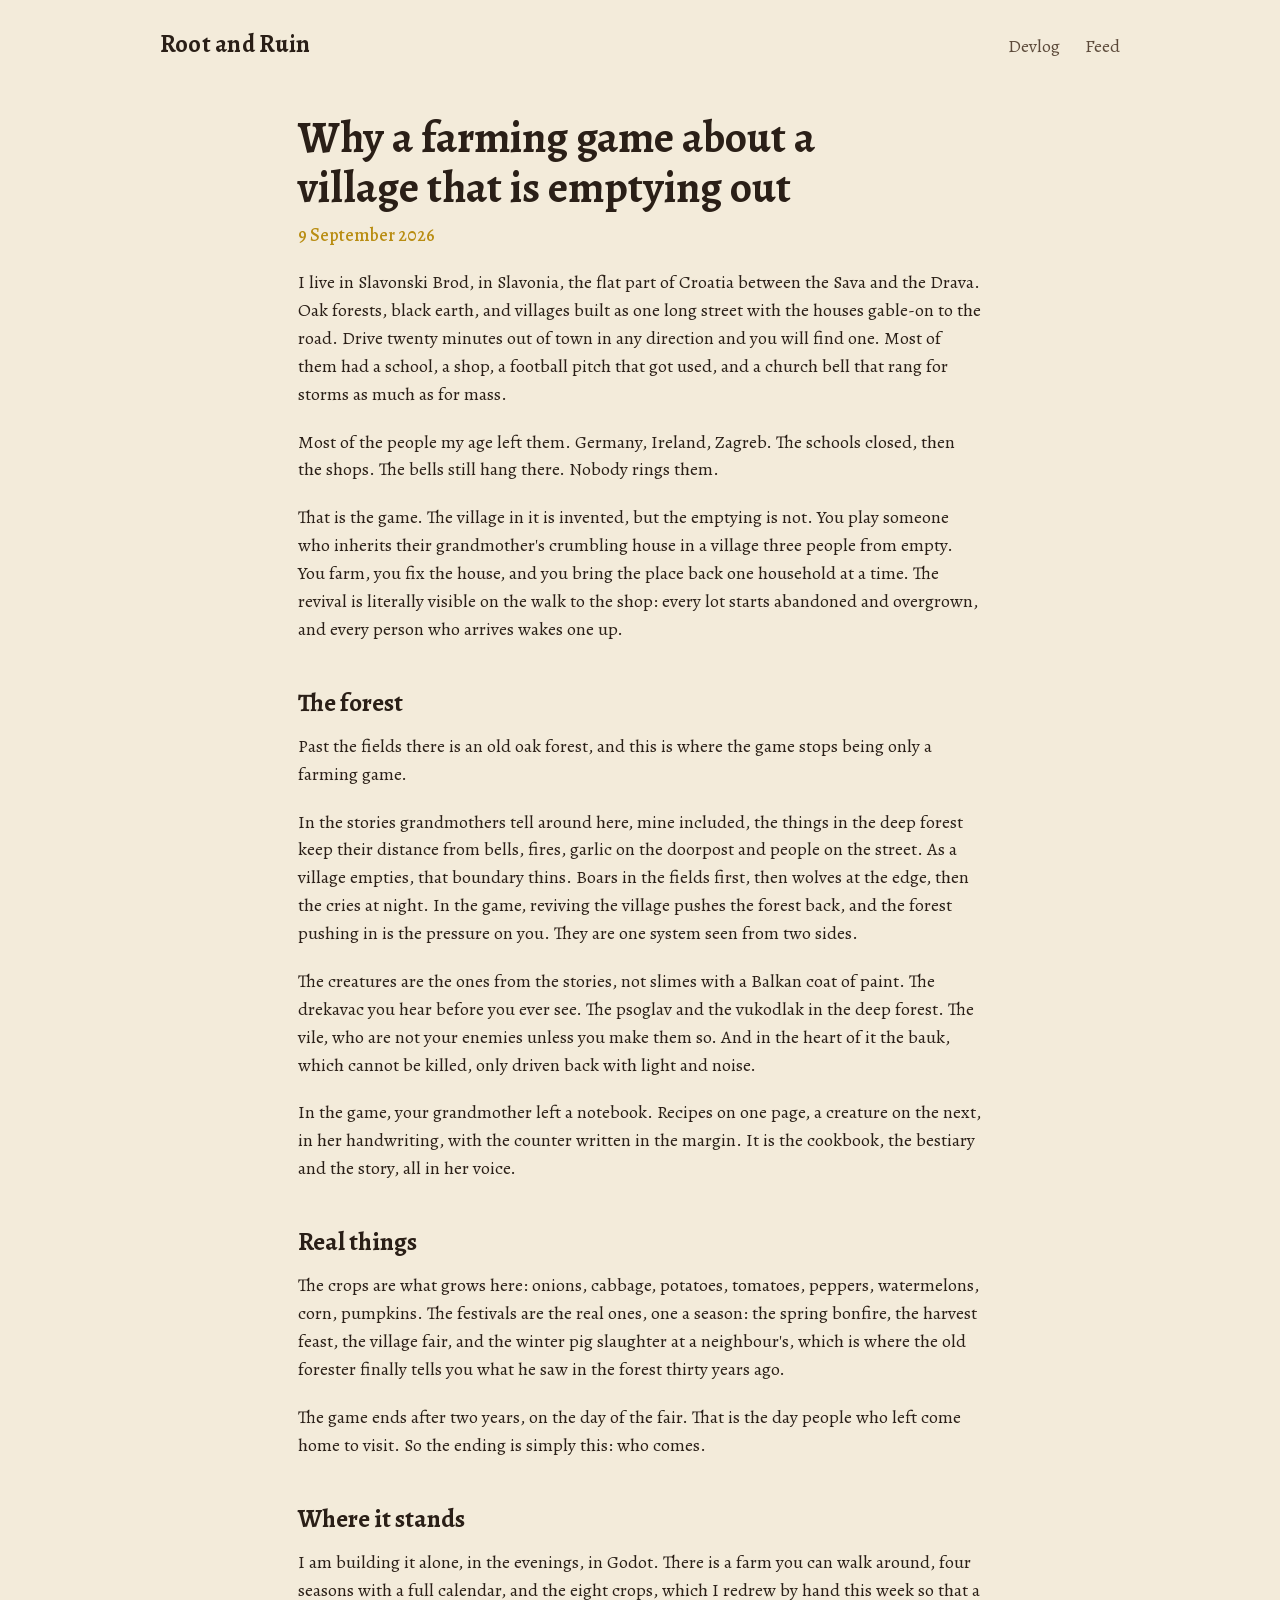
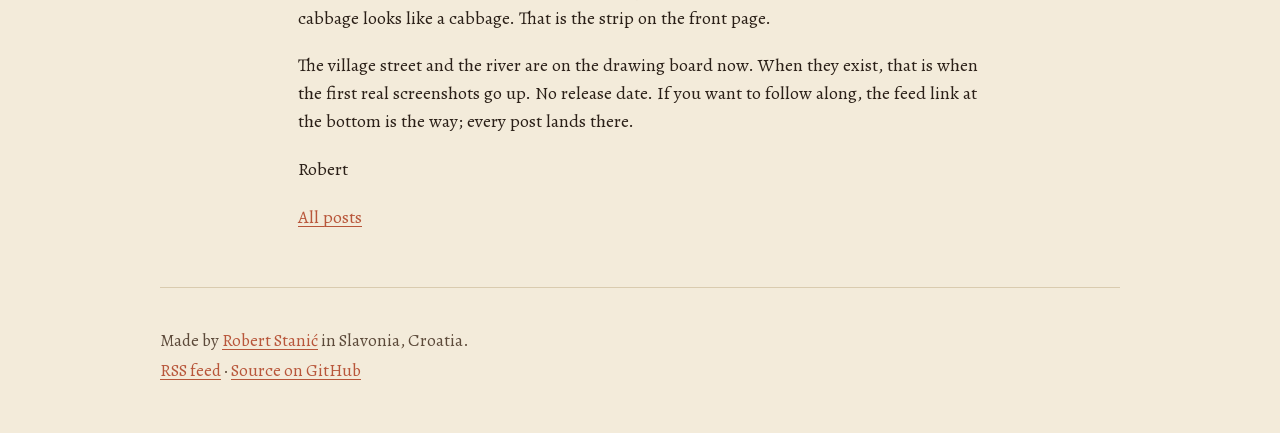
==== devlog/why-this-game/index.html @ b6b10d2e "Build the devlog site with the first post" ====
<!DOCTYPE html>
<html lang="en">
<head>
<meta charset="utf-8">
<meta name="viewport" content="width=device-width, initial-scale=1">
<title>Why a farming game about a village that is emptying out · Root and Ruin</title>
<meta name="description" content="Where the idea comes from, what the game is, and where it stands.">
<link rel="canonical" href="https://rootandruin.net/devlog/why-this-game/">
<meta property="og:type" content="article">
<meta property="og:url" content="https://rootandruin.net/devlog/why-this-game/">
<meta property="og:title" content="Why a farming game about a village that is emptying out · Root and Ruin">
<meta property="og:description" content="Where the idea comes from, what the game is, and where it stands.">
<meta property="og:image" content="https://rootandruin.net/assets/img/og-image.png">
<meta name="twitter:card" content="summary_large_image">
<meta name="theme-color" content="#f3ebda">
<link rel="icon" href="../../favicon-32.png" sizes="32x32">
<link rel="icon" href="../../favicon-16.png" sizes="16x16">
<link rel="apple-touch-icon" href="../../assets/apple-touch-icon.png">
<link rel="alternate" type="application/rss+xml" title="Root and Ruin devlog" href="https://rootandruin.net/feed.xml">
<link rel="stylesheet" href="../../assets/css/style.css">
</head>
<body>
<a class="skip" href="#main">Skip to content</a>
<header class="top">
  <a class="home" href="../../">Root and Ruin</a>
  <nav><a href="../../#devlog">Devlog</a><a href="../../feed.xml">Feed</a></nav>
</header>
<main id="main">
<article class="post">
  <header>
    <h1>Why a farming game about a village that is emptying out</h1>
    <p class="meta"><time datetime="2026-09-09">9 September 2026</time></p>
  </header>
<p>I live in Slavonski Brod, in Slavonia, the flat part of Croatia between the Sava and the Drava. Oak forests, black earth, and villages built as one long street with the houses gable-on to the road. Drive twenty minutes out of town in any direction and you will find one. Most of them had a school, a shop, a football pitch that got used, and a church bell that rang for storms as much as for mass.</p>
<p>Most of the people my age left them. Germany, Ireland, Zagreb. The schools closed, then the shops. The bells still hang there. Nobody rings them.</p>
<p>That is the game. The village in it is invented, but the emptying is not. You play someone who inherits their grandmother's crumbling house in a village three people from empty. You farm, you fix the house, and you bring the place back one household at a time. The revival is literally visible on the walk to the shop: every lot starts abandoned and overgrown, and every person who arrives wakes one up.</p>
<h2>The forest</h2>
<p>Past the fields there is an old oak forest, and this is where the game stops being only a farming game.</p>
<p>In the stories grandmothers tell around here, mine included, the things in the deep forest keep their distance from bells, fires, garlic on the doorpost and people on the street. As a village empties, that boundary thins. Boars in the fields first, then wolves at the edge, then the cries at night. In the game, reviving the village pushes the forest back, and the forest pushing in is the pressure on you. They are one system seen from two sides.</p>
<p>The creatures are the ones from the stories, not slimes with a Balkan coat of paint. The drekavac you hear before you ever see. The psoglav and the vukodlak in the deep forest. The vile, who are not your enemies unless you make them so. And in the heart of it the bauk, which cannot be killed, only driven back with light and noise.</p>
<p>In the game, your grandmother left a notebook. Recipes on one page, a creature on the next, in her handwriting, with the counter written in the margin. It is the cookbook, the bestiary and the story, all in her voice.</p>
<h2>Real things</h2>
<p>The crops are what grows here: onions, cabbage, potatoes, tomatoes, peppers, watermelons, corn, pumpkins. The festivals are the real ones, one a season: the spring bonfire, the harvest feast, the village fair, and the winter pig slaughter at a neighbour's, which is where the old forester finally tells you what he saw in the forest thirty years ago.</p>
<p>The game ends after two years, on the day of the fair. That is the day people who left come home to visit. So the ending is simply this: who comes.</p>
<h2>Where it stands</h2>
<p>I am building it alone, in the evenings, in Godot. There is a farm you can walk around, four seasons with a full calendar, and the eight crops, which I redrew by hand this week so that a cabbage looks like a cabbage. That is the strip on the front page.</p>
<p>The village street and the river are on the drawing board now. When they exist, that is when the first real screenshots go up. No release date. If you want to follow along, the feed link at the bottom is the way; every post lands there.</p>
<p>Robert</p>
  <p class="back"><a href="../../#devlog">All posts</a></p>
</article>
</main>
<footer class="foot">
  <p>Made by <a href="https://robertstanic.com">Robert Stanić</a> in Slavonia, Croatia.</p>
  <p><a href="../../feed.xml">RSS feed</a> · <a href="https://github.com/Rostanic20/FarmGame">Source on GitHub</a></p>
</footer>
</body>
</html>
---- assets/css/style.css ----
@font-face {
  font-family: "Alegreya";
  font-style: normal;
  font-weight: 400 700;
  font-display: swap;
  src: url("../fonts/alegreya-latin.woff2") format("woff2");
  unicode-range: U+0000-00FF, U+0131, U+0152-0153, U+02BB-02BC, U+02C6, U+02DA, U+02DC, U+0304, U+0308, U+0329, U+2000-206F, U+20AC, U+2122, U+2191, U+2193, U+2212, U+2215, U+FEFF, U+FFFD;
}
@font-face {
  font-family: "Alegreya";
  font-style: normal;
  font-weight: 400 700;
  font-display: swap;
  src: url("../fonts/alegreya-latin-ext.woff2") format("woff2");
  unicode-range: U+0100-02BA, U+02BD-02C5, U+02C7-02CC, U+02CE-02D7, U+02DD-02FF, U+0304, U+0308, U+0329, U+1D00-1DBF, U+1E00-1E9F, U+1EF2-1EFF, U+2020, U+20A0-20AB, U+20AD-20C0, U+2113, U+2C60-2C7F, U+A720-A7FF;
}
@font-face {
  font-family: "Alegreya";
  font-style: italic;
  font-weight: 400;
  font-display: swap;
  src: url("../fonts/alegreya-italic-latin.woff2") format("woff2");
  unicode-range: U+0000-00FF, U+0131, U+0152-0153, U+02BB-02BC, U+02C6, U+02DA, U+02DC, U+0304, U+0308, U+0329, U+2000-206F, U+20AC, U+2122, U+2191, U+2193, U+2212, U+2215, U+FEFF, U+FFFD;
}
@font-face {
  font-family: "Alegreya";
  font-style: italic;
  font-weight: 400;
  font-display: swap;
  src: url("../fonts/alegreya-italic-latin-ext.woff2") format("woff2");
  unicode-range: U+0100-02BA, U+02BD-02C5, U+02C7-02CC, U+02CE-02D7, U+02DD-02FF, U+0304, U+0308, U+0329, U+1D00-1DBF, U+1E00-1E9F, U+1EF2-1EFF, U+2020, U+20A0-20AB, U+20AD-20C0, U+2113, U+2C60-2C7F, U+A720-A7FF;
}

:root {
  --vapno: #f3ebda;
  --vapno-deep: #e9dfc8;
  --sjena: #d9cbaf;
  --crnica: #2a1f17;
  --zemlja: #5c4a3a;
  --crijep: #b8563a;
  --crijep-deep: #944130;
  --zlatovez: #b98d12;
  --livada: #4f8a34;
  --measure: 38rem;
  --scene: 960px;
}

* { box-sizing: border-box; }

html {
  background: var(--vapno);
  color: var(--crnica);
  font-family: "Alegreya", Georgia, "Times New Roman", serif;
  font-size: 112.5%;
  line-height: 1.55;
  -webkit-text-size-adjust: 100%;
}

body {
  margin: 0;
  min-height: 100vh;
  display: flex;
  flex-direction: column;
  padding: 0 1.25rem;
}

a {
  color: var(--crijep);
  text-decoration: underline;
  text-decoration-thickness: 1px;
  text-underline-offset: 0.16em;
}
a:hover { color: var(--crijep-deep); }
a:focus-visible {
  outline: 3px solid var(--zlatovez);
  outline-offset: 3px;
  border-radius: 2px;
}

.skip {
  position: absolute;
  left: -100vw;
  top: 0.5rem;
  background: var(--crnica);
  color: var(--vapno);
  padding: 0.4rem 0.8rem;
}
.skip:focus { left: 1rem; }

.top {
  width: 100%;
  max-width: var(--scene);
  margin: 0 auto;
  padding: 1.4rem 0 1.2rem;
  display: flex;
  align-items: baseline;
  justify-content: space-between;
  gap: 1rem;
}
.home {
  color: var(--crnica);
  text-decoration: none;
  font-weight: 700;
  font-size: 1.35rem;
  letter-spacing: 0.01em;
}
.home:hover { color: var(--crijep-deep); }
.top nav { display: flex; gap: 1.4rem; }
.top nav a { color: var(--zemlja); text-decoration: none; }
.top nav a:hover { color: var(--crijep-deep); text-decoration: underline; }

main { flex: 1; width: 100%; }

.hero {
  width: 100%;
  max-width: var(--scene);
  margin: 0 auto;
}
.scene {
  display: block;
  width: 100%;
  height: auto;
  image-rendering: pixelated;
  image-rendering: crisp-edges;
  border-radius: 6px;
  border: 1px solid var(--sjena);
  box-shadow: 0 1px 0 var(--vapno-deep);
}
.hero h1 {
  max-width: var(--measure);
  margin: 2.2rem auto 0.9rem;
  font-size: clamp(1.8rem, 1.2rem + 2.2vw, 2.5rem);
  font-weight: 700;
  line-height: 1.15;
  text-wrap: balance;
}
.crops {
  display: block;
  width: 320px;
  max-width: 100%;
  height: auto;
  margin: 0.4rem auto 0;
  image-rendering: pixelated;
  image-rendering: crisp-edges;
}
.hero .crops { max-width: var(--measure); margin-left: auto; margin-right: auto; }

.pitch, .devlog, .post {
  max-width: var(--measure);
  margin: 0 auto;
}
.pitch { padding-top: 1.4rem; }
.pitch p { margin: 0 0 1rem; font-size: 1.1rem; }
.status {
  margin-top: 1.6rem !important;
  padding-left: 1rem;
  border-left: 3px solid var(--zlatovez);
  color: var(--zemlja);
  font-style: italic;
}

.devlog { padding: 3rem 0 2rem; }
h2 {
  font-size: 1.55rem;
  font-weight: 700;
  margin: 0 0 1rem;
}
.posts {
  list-style: none;
  padding: 0;
  margin: 0;
}
.posts li {
  display: grid;
  grid-template-columns: 9.5rem 1fr;
  gap: 0.4rem 1.2rem;
  padding: 1rem 0;
  border-top: 1px solid var(--sjena);
}
.posts li:last-child { border-bottom: 1px solid var(--sjena); }
.posts time {
  color: var(--zlatovez);
  font-weight: 500;
  font-variant-numeric: lining-nums;
  padding-top: 0.15rem;
}
.posts a {
  color: var(--crnica);
  font-size: 1.2rem;
  font-weight: 700;
  text-decoration: none;
}
.posts a:hover { color: var(--crijep-deep); text-decoration: underline; }
.posts p { margin: 0.2rem 0 0; color: var(--zemlja); }

.post { padding: 1.6rem 0 2rem; }
.post header h1 {
  font-size: clamp(1.8rem, 1.2rem + 2.2vw, 2.4rem);
  line-height: 1.15;
  margin: 0 0 0.5rem;
  text-wrap: balance;
}
.meta { margin: 0 0 2rem; color: var(--zlatovez); font-weight: 500; }
.post h2 {
  font-size: 1.4rem;
  margin: 2.2rem 0 0.6rem;
}
.post h3 { font-size: 1.15rem; margin: 1.8rem 0 0.4rem; }
.post p { margin: 0 0 1.1rem; }
.post ul { padding-left: 1.3rem; margin: 0 0 1.1rem; }
.post li { margin-bottom: 0.3rem; }
.post blockquote {
  margin: 1.4rem 0;
  padding-left: 1rem;
  border-left: 3px solid var(--zlatovez);
  color: var(--zemlja);
  font-style: italic;
}
.post code {
  font-family: ui-monospace, Menlo, Consolas, monospace;
  font-size: 0.85em;
  background: var(--vapno-deep);
  padding: 0.1em 0.35em;
  border-radius: 3px;
}
.post figure { margin: 1.6rem 0; }
.post figure img {
  display: block;
  width: 100%;
  height: auto;
  image-rendering: pixelated;
  image-rendering: crisp-edges;
  border-radius: 6px;
  border: 1px solid var(--sjena);
}
.post figcaption {
  margin-top: 0.5rem;
  color: var(--zemlja);
  font-size: 0.95rem;
  font-style: italic;
}
.back { margin-top: 2.5rem; }

.foot {
  width: 100%;
  max-width: var(--scene);
  margin: 0 auto;
  padding: 2rem 0 2.5rem;
  border-top: 1px solid var(--sjena);
  color: var(--zemlja);
  font-size: 0.95rem;
}
.foot p { margin: 0.2rem 0; }

@media (max-width: 40rem) {
  html { font-size: 106%; }
  .posts li { grid-template-columns: 1fr; gap: 0.1rem; }
  .top { flex-wrap: wrap; }
}

@media (prefers-reduced-motion: no-preference) {
  .scene { animation: settle 0.9s ease-out both; }
  @keyframes settle {
    from { opacity: 0; transform: translateY(6px); }
    to { opacity: 1; transform: none; }
  }
}
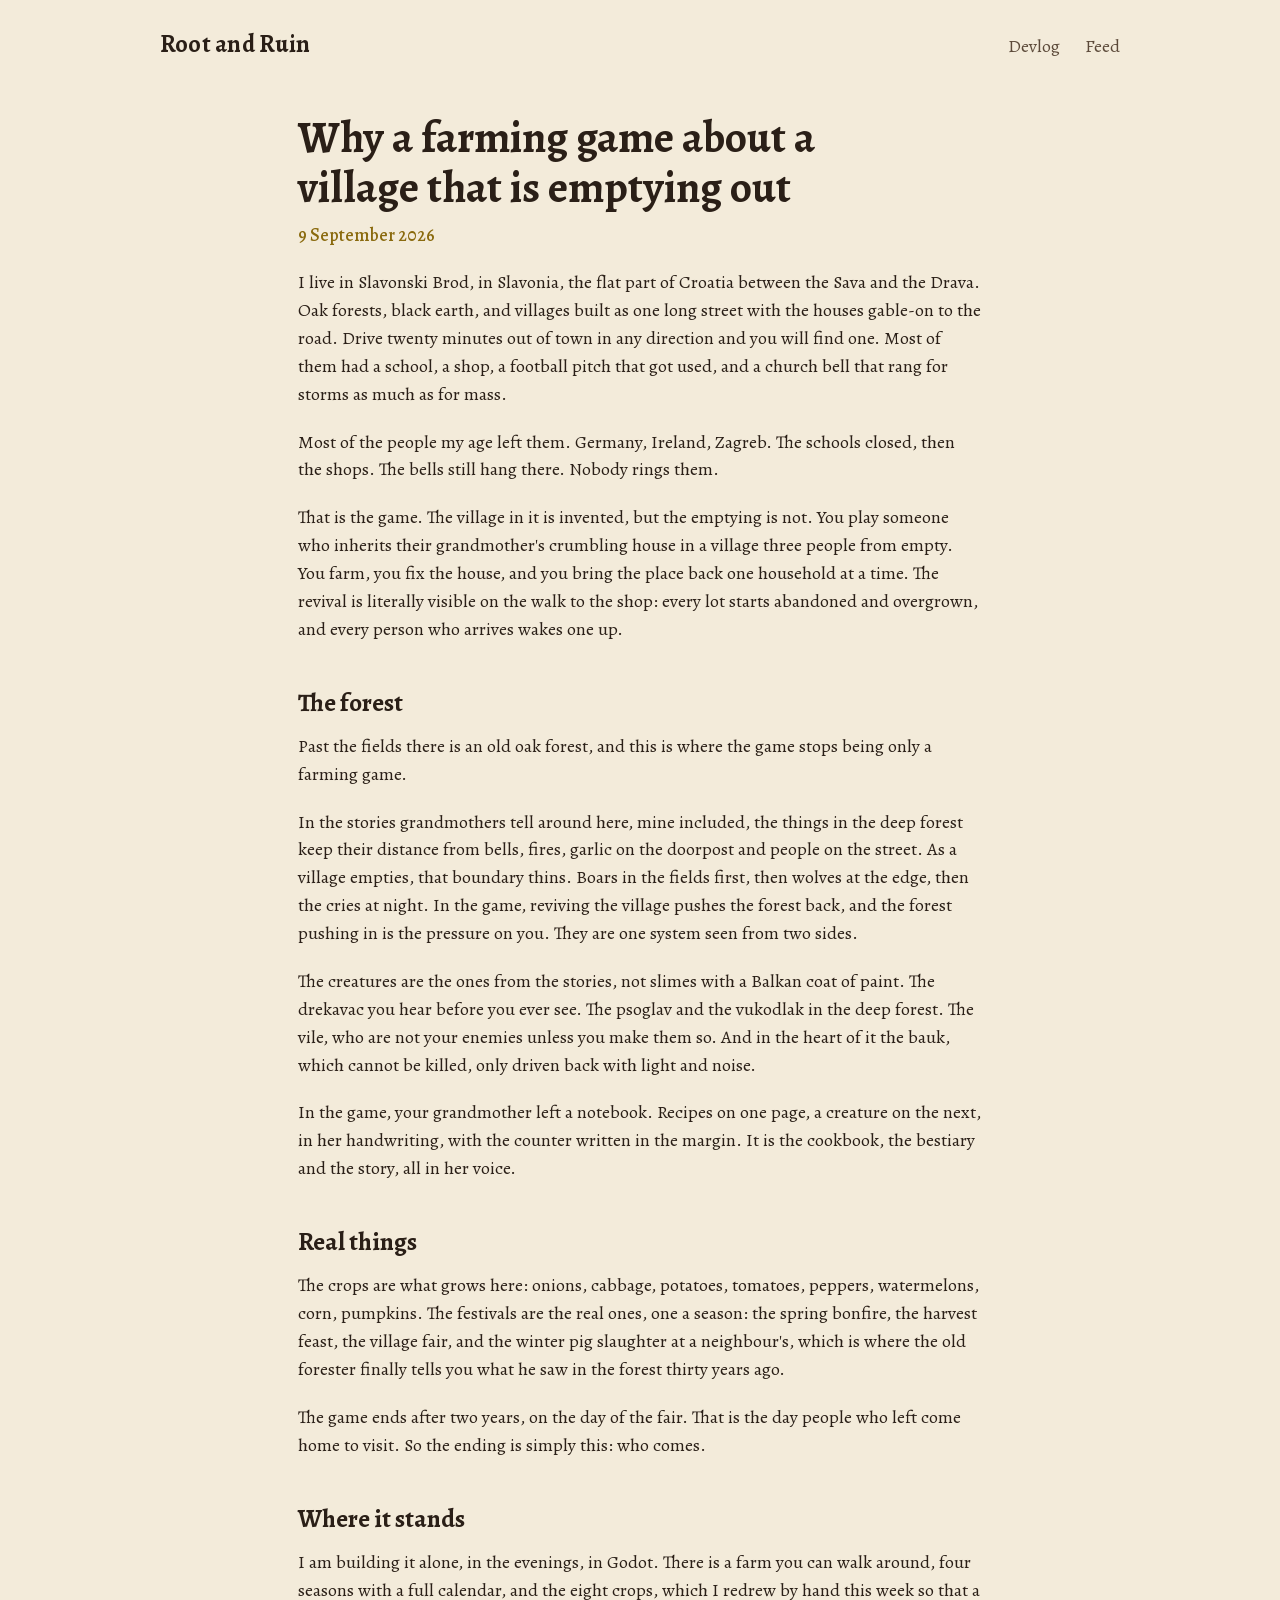
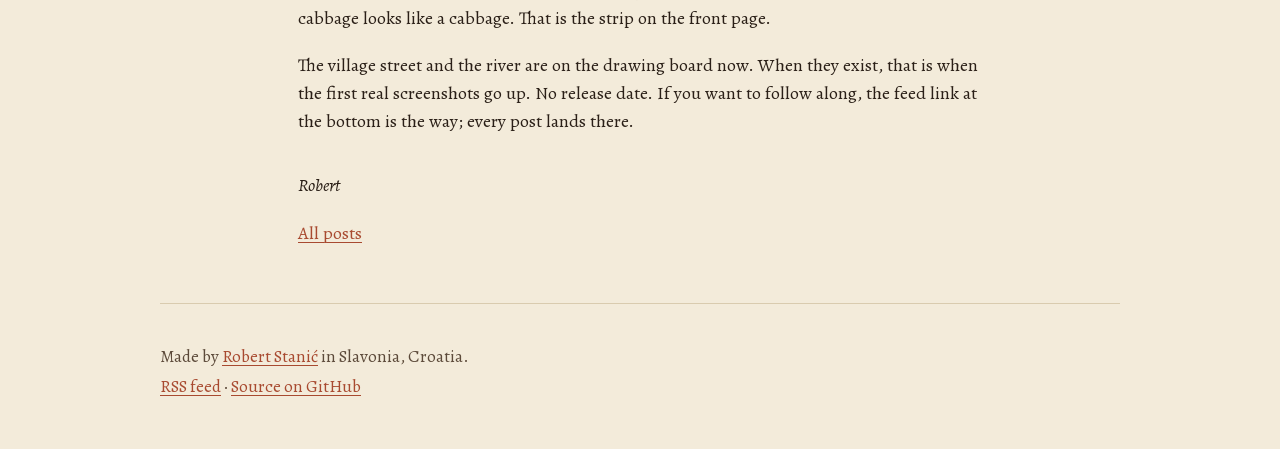
==== commit 89bf53bd: "Fix contrast, add a 404 page and post metadata" ====
--- a/devlog/why-this-game/index.html
+++ b/devlog/why-this-game/index.html
@@ -5,7 +5,34 @@
 <meta name="viewport" content="width=device-width, initial-scale=1">
 <title>Why a farming game about a village that is emptying out · Root and Ruin</title>
 <meta name="description" content="Where the idea comes from, what the game is, and where it stands.">
+<meta name="author" content="Robert Stanić">
 <link rel="canonical" href="https://rootandruin.net/devlog/why-this-game/">
+<script type="application/ld+json">
+{
+  "@context": "https://schema.org",
+  "@type": "BlogPosting",
+  "headline": "Why a farming game about a village that is emptying out",
+  "description": "Where the idea comes from, what the game is, and where it stands.",
+  "datePublished": "2026-09-09",
+  "author": {
+    "@type": "Person",
+    "name": "Robert Stani\u0107",
+    "url": "https://robertstanic.com"
+  },
+  "publisher": {
+    "@type": "Person",
+    "name": "Robert Stani\u0107",
+    "url": "https://robertstanic.com"
+  },
+  "mainEntityOfPage": "https://rootandruin.net/devlog/why-this-game/",
+  "image": "https://rootandruin.net/assets/img/og-image.png",
+  "isPartOf": {
+    "@type": "Blog",
+    "name": "Root and Ruin devlog",
+    "url": "https://rootandruin.net/"
+  }
+}
+</script>
 <meta property="og:type" content="article">
 <meta property="og:url" content="https://rootandruin.net/devlog/why-this-game/">
 <meta property="og:title" content="Why a farming game about a village that is emptying out · Root and Ruin">
@@ -45,7 +72,8 @@
 <h2>Where it stands</h2>
 <p>I am building it alone, in the evenings, in Godot. There is a farm you can walk around, four seasons with a full calendar, and the eight crops, which I redrew by hand this week so that a cabbage looks like a cabbage. That is the strip on the front page.</p>
 <p>The village street and the river are on the drawing board now. When they exist, that is when the first real screenshots go up. No release date. If you want to follow along, the feed link at the bottom is the way; every post lands there.</p>
-<p>Robert</p>
+<p class="sig">Robert</p>
+
   <p class="back"><a href="../../#devlog">All posts</a></p>
 </article>
 </main>
--- a/assets/css/style.css
+++ b/assets/css/style.css
@@ -29,6 +29,14 @@
   font-display: swap;
   src: url("../fonts/alegreya-italic-latin-ext.woff2") format("woff2");
   unicode-range: U+0100-02BA, U+02BD-02C5, U+02C7-02CC, U+02CE-02D7, U+02DD-02FF, U+0304, U+0308, U+0329, U+1D00-1DBF, U+1E00-1E9F, U+1EF2-1EFF, U+2020, U+20A0-20AB, U+20AD-20C0, U+2113, U+2C60-2C7F, U+A720-A7FF;
+}
+
+@font-face {
+  font-family: "Alegreya Fallback";
+  src: local("Georgia");
+  size-adjust: 94%;
+  ascent-override: 100%;
+  descent-override: 28%;
 }
 
 :root {
@@ -37,9 +45,9 @@
   --sjena: #d9cbaf;
   --crnica: #2a1f17;
   --zemlja: #5c4a3a;
-  --crijep: #b8563a;
-  --crijep-deep: #944130;
-  --zlatovez: #b98d12;
+  --crijep: #a84a30;
+  --crijep-deep: #86392a;
+  --zlatovez: #8a6a0e;
   --livada: #4f8a34;
   --measure: 38rem;
   --scene: 960px;
@@ -50,7 +58,7 @@
 html {
   background: var(--vapno);
   color: var(--crnica);
-  font-family: "Alegreya", Georgia, "Times New Roman", serif;
+  font-family: "Alegreya", "Alegreya Fallback", Georgia, serif;
   font-size: 112.5%;
   line-height: 1.55;
   -webkit-text-size-adjust: 100%;
@@ -151,8 +159,8 @@
 }
 .pitch { padding-top: 1.4rem; }
 .pitch p { margin: 0 0 1rem; font-size: 1.1rem; }
-.status {
-  margin-top: 1.6rem !important;
+.pitch p.status {
+  margin-top: 1.6rem;
   padding-left: 1rem;
   border-left: 3px solid var(--zlatovez);
   color: var(--zemlja);
@@ -165,6 +173,7 @@
   font-weight: 700;
   margin: 0 0 1rem;
 }
+.follow { margin: -0.4rem 0 1.2rem; color: var(--zemlja); }
 .posts {
   list-style: none;
   padding: 0;
@@ -239,7 +248,18 @@
   font-size: 0.95rem;
   font-style: italic;
 }
-.back { margin-top: 2.5rem; }
+.post p.sig { margin-top: 2rem; font-style: italic; }
+.neighbours {
+  display: flex;
+  justify-content: space-between;
+  gap: 1rem;
+  margin-top: 2.5rem;
+  padding-top: 1rem;
+  border-top: 1px solid var(--sjena);
+}
+.neighbours a { max-width: 48%; }
+.back { margin-top: 1.5rem; }
+.lost { padding: 3rem 0; max-width: var(--measure); margin: 0 auto; }
 
 .foot {
   width: 100%;
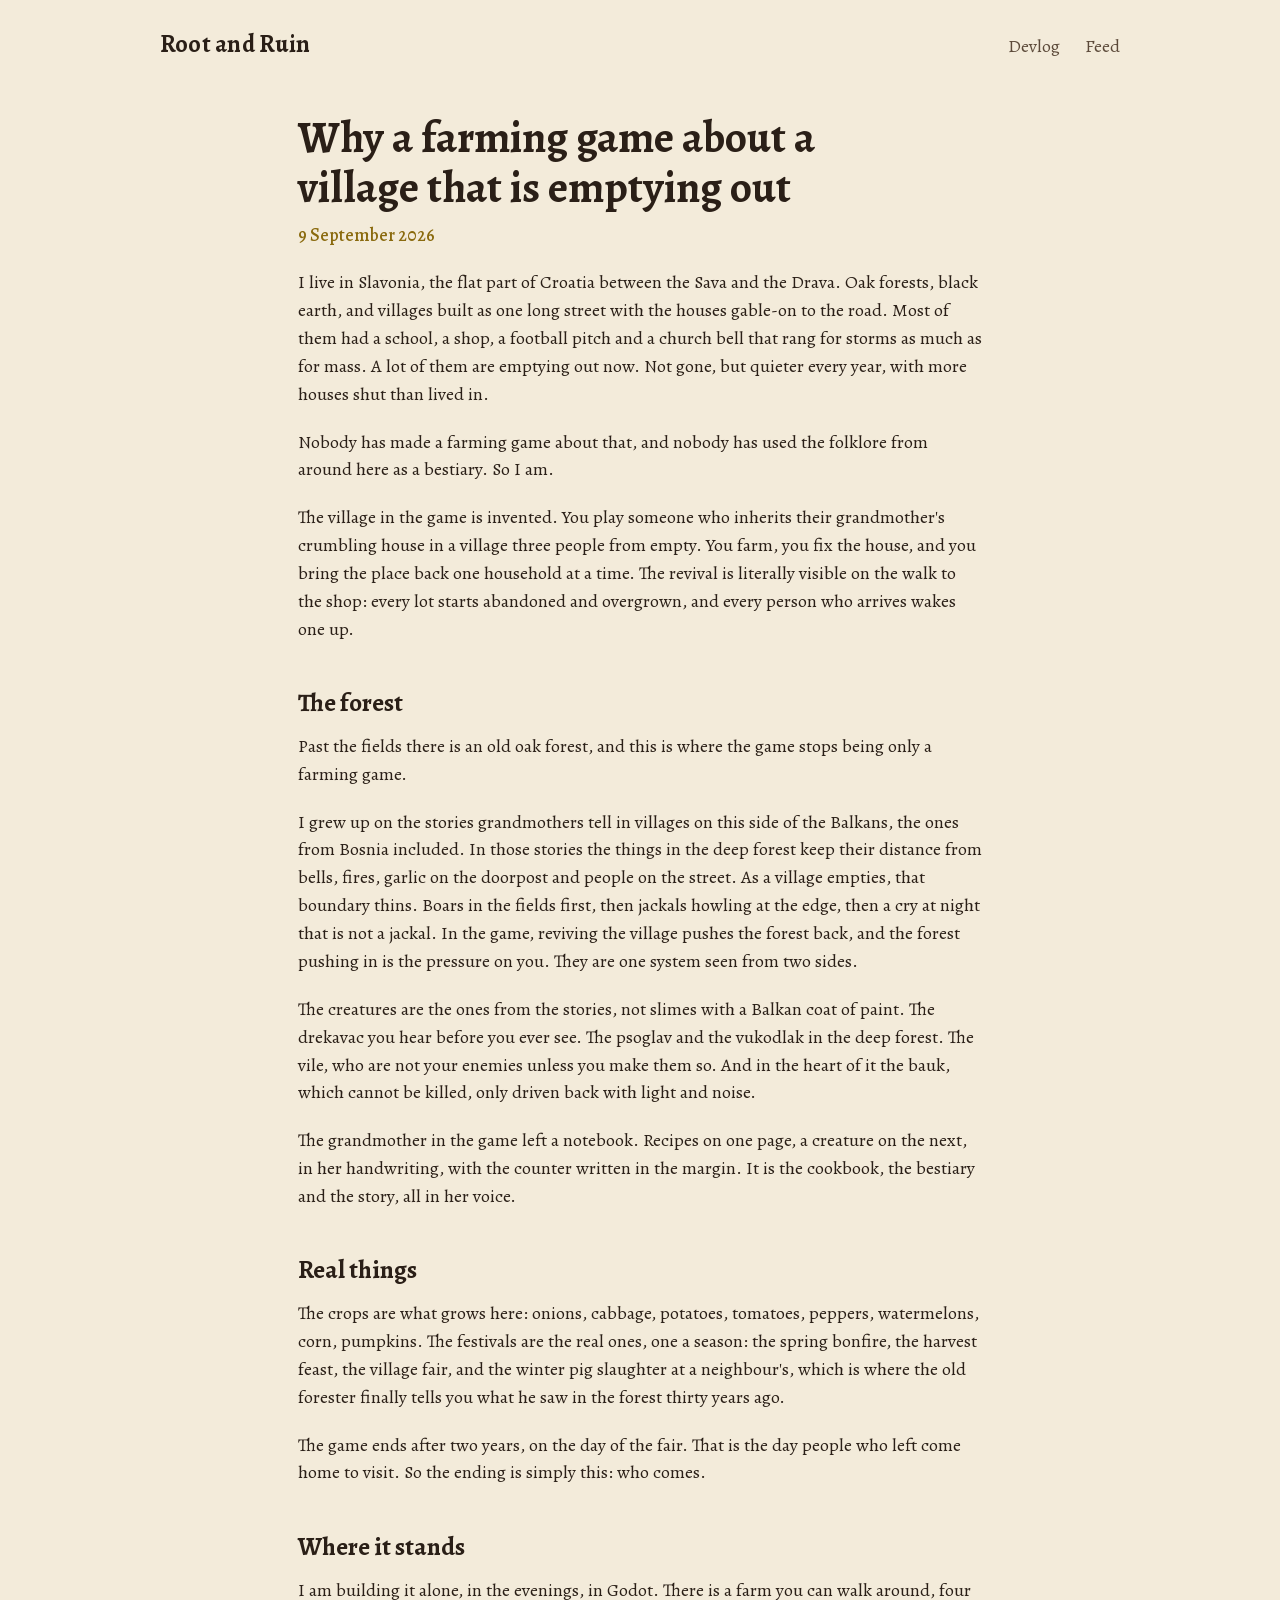
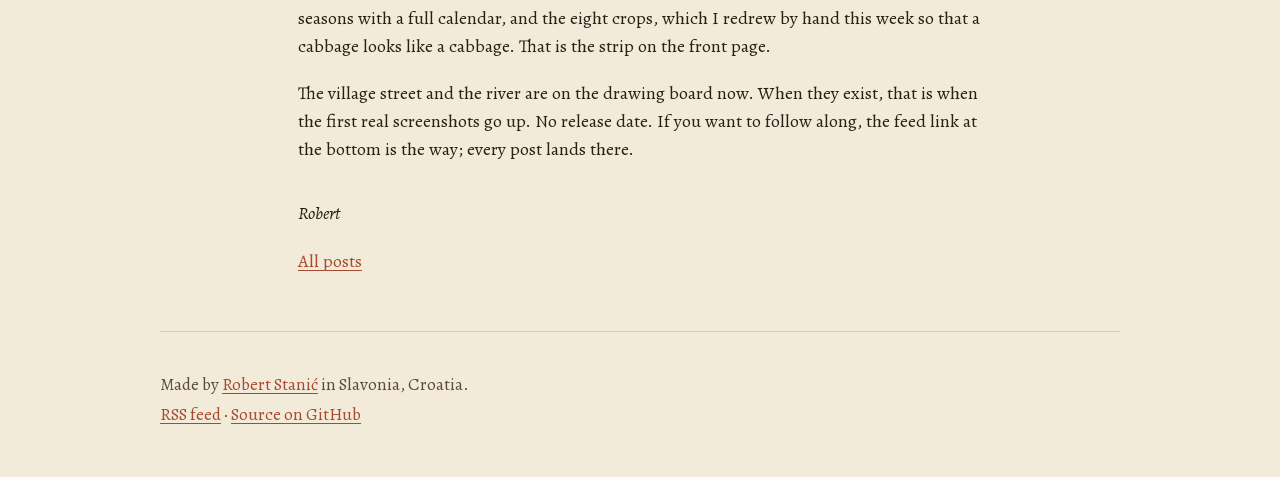
==== commit 66a65fba: "Rewrite the first post to be about the game, not me" ====
--- a/devlog/why-this-game/index.html
+++ b/devlog/why-this-game/index.html
@@ -58,14 +58,14 @@
     <h1>Why a farming game about a village that is emptying out</h1>
     <p class="meta"><time datetime="2026-09-09">9 September 2026</time></p>
   </header>
-<p>I live in Slavonski Brod, in Slavonia, the flat part of Croatia between the Sava and the Drava. Oak forests, black earth, and villages built as one long street with the houses gable-on to the road. Drive twenty minutes out of town in any direction and you will find one. Most of them had a school, a shop, a football pitch that got used, and a church bell that rang for storms as much as for mass.</p>
-<p>Most of the people my age left them. Germany, Ireland, Zagreb. The schools closed, then the shops. The bells still hang there. Nobody rings them.</p>
-<p>That is the game. The village in it is invented, but the emptying is not. You play someone who inherits their grandmother's crumbling house in a village three people from empty. You farm, you fix the house, and you bring the place back one household at a time. The revival is literally visible on the walk to the shop: every lot starts abandoned and overgrown, and every person who arrives wakes one up.</p>
+<p>I live in Slavonia, the flat part of Croatia between the Sava and the Drava. Oak forests, black earth, and villages built as one long street with the houses gable-on to the road. Most of them had a school, a shop, a football pitch and a church bell that rang for storms as much as for mass. A lot of them are emptying out now. Not gone, but quieter every year, with more houses shut than lived in.</p>
+<p>Nobody has made a farming game about that, and nobody has used the folklore from around here as a bestiary. So I am.</p>
+<p>The village in the game is invented. You play someone who inherits their grandmother's crumbling house in a village three people from empty. You farm, you fix the house, and you bring the place back one household at a time. The revival is literally visible on the walk to the shop: every lot starts abandoned and overgrown, and every person who arrives wakes one up.</p>
 <h2>The forest</h2>
 <p>Past the fields there is an old oak forest, and this is where the game stops being only a farming game.</p>
-<p>In the stories grandmothers tell around here, mine included, the things in the deep forest keep their distance from bells, fires, garlic on the doorpost and people on the street. As a village empties, that boundary thins. Boars in the fields first, then wolves at the edge, then the cries at night. In the game, reviving the village pushes the forest back, and the forest pushing in is the pressure on you. They are one system seen from two sides.</p>
+<p>I grew up on the stories grandmothers tell in villages on this side of the Balkans, the ones from Bosnia included. In those stories the things in the deep forest keep their distance from bells, fires, garlic on the doorpost and people on the street. As a village empties, that boundary thins. Boars in the fields first, then jackals howling at the edge, then a cry at night that is not a jackal. In the game, reviving the village pushes the forest back, and the forest pushing in is the pressure on you. They are one system seen from two sides.</p>
 <p>The creatures are the ones from the stories, not slimes with a Balkan coat of paint. The drekavac you hear before you ever see. The psoglav and the vukodlak in the deep forest. The vile, who are not your enemies unless you make them so. And in the heart of it the bauk, which cannot be killed, only driven back with light and noise.</p>
-<p>In the game, your grandmother left a notebook. Recipes on one page, a creature on the next, in her handwriting, with the counter written in the margin. It is the cookbook, the bestiary and the story, all in her voice.</p>
+<p>The grandmother in the game left a notebook. Recipes on one page, a creature on the next, in her handwriting, with the counter written in the margin. It is the cookbook, the bestiary and the story, all in her voice.</p>
 <h2>Real things</h2>
 <p>The crops are what grows here: onions, cabbage, potatoes, tomatoes, peppers, watermelons, corn, pumpkins. The festivals are the real ones, one a season: the spring bonfire, the harvest feast, the village fair, and the winter pig slaughter at a neighbour's, which is where the old forester finally tells you what he saw in the forest thirty years ago.</p>
 <p>The game ends after two years, on the day of the fair. That is the day people who left come home to visit. So the ending is simply this: who comes.</p>
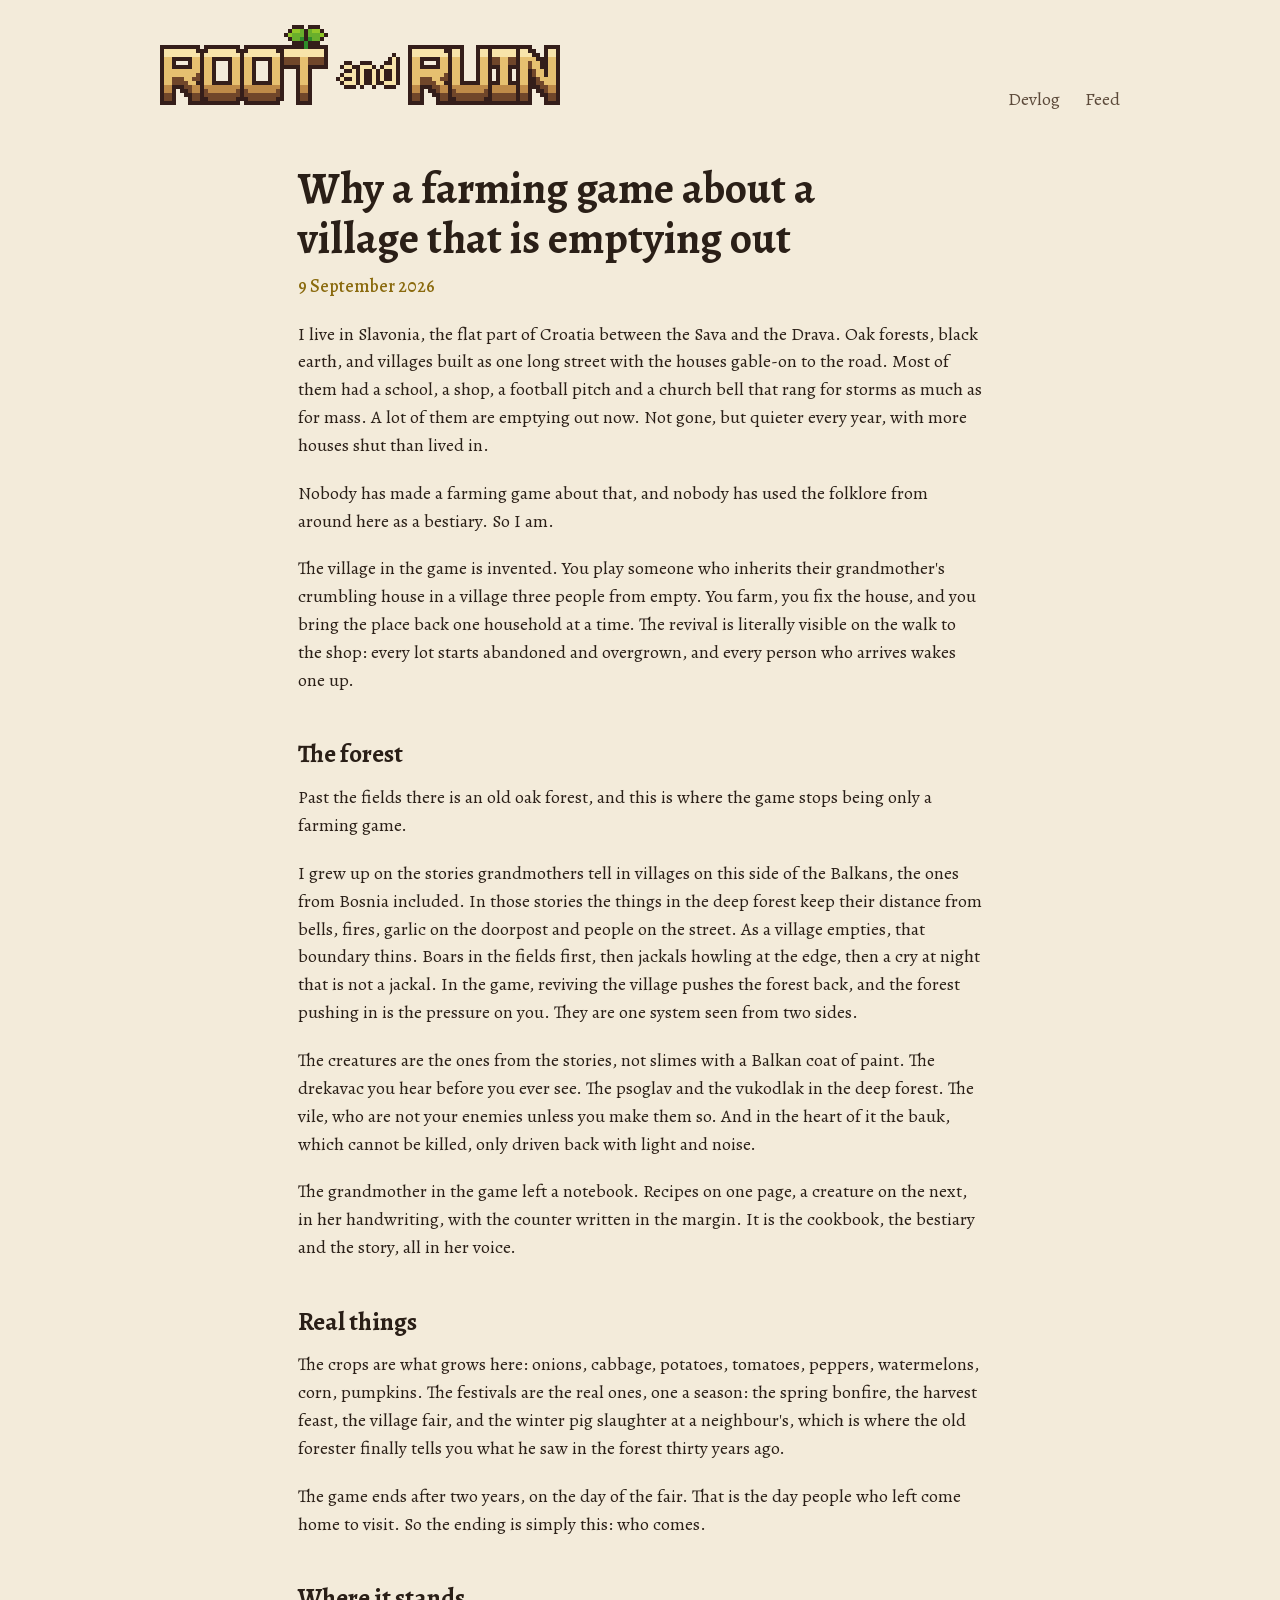
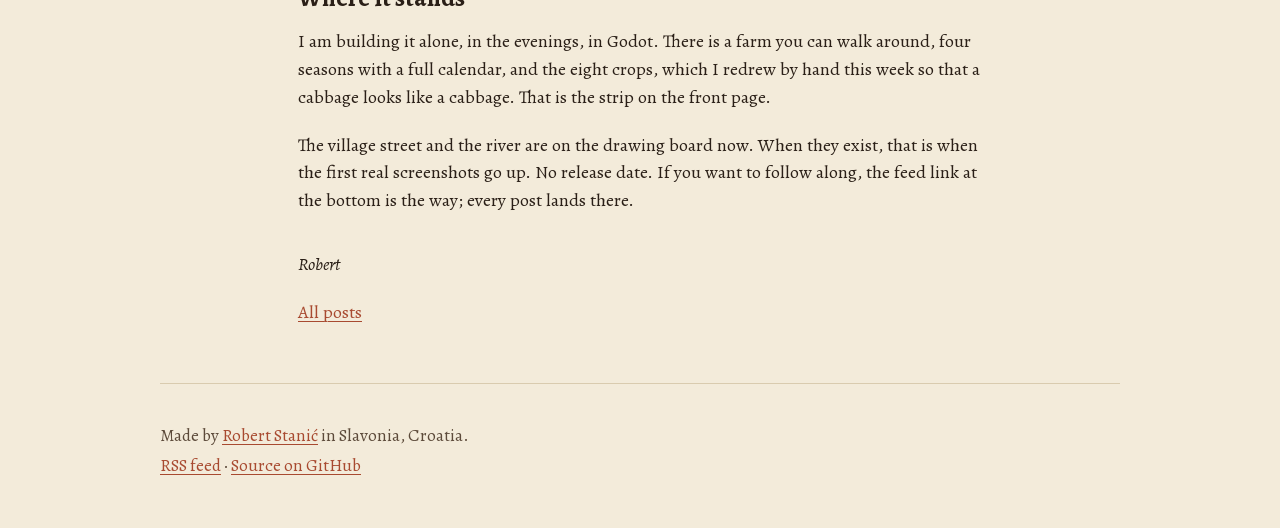
==== commit 984c94f1: "Add the pixel logo and a seedling favicon The logo is shown at 4 CSS px per art pixel rather than 3 " ====
--- a/devlog/why-this-game/index.html
+++ b/devlog/why-this-game/index.html
@@ -49,7 +49,7 @@
 <body>
 <a class="skip" href="#main">Skip to content</a>
 <header class="top">
-  <a class="home" href="../../">Root and Ruin</a>
+  <a class="home" href="../../"><img src="../../assets/img/logo.png" alt="Root and Ruin" width="400" height="80"></a>
   <nav><a href="../../#devlog">Devlog</a><a href="../../feed.xml">Feed</a></nav>
 </header>
 <main id="main">
--- a/assets/css/style.css
+++ b/assets/css/style.css
@@ -105,14 +105,13 @@
   justify-content: space-between;
   gap: 1rem;
 }
-.home {
-  color: var(--crnica);
-  text-decoration: none;
-  font-weight: 700;
-  font-size: 1.35rem;
-  letter-spacing: 0.01em;
-}
-.home:hover { color: var(--crijep-deep); }
+.home { display: block; }
+.home img {
+  display: block;
+  width: 400px;
+  height: 80px;
+  image-rendering: pixelated;
+}
 .top nav { display: flex; gap: 1.4rem; }
 .top nav a { color: var(--zemlja); text-decoration: none; }
 .top nav a:hover { color: var(--crijep-deep); text-decoration: underline; }
@@ -278,6 +277,14 @@
   .top { flex-wrap: wrap; }
 }
 
+@media (max-width: 27.75rem) {
+  .home img { width: 300px; height: 60px; }
+}
+
+@media (max-width: 21.5rem) {
+  .home img { width: 200px; height: 40px; }
+}
+
 @media (prefers-reduced-motion: no-preference) {
   .scene { animation: settle 0.9s ease-out both; }
   @keyframes settle {
